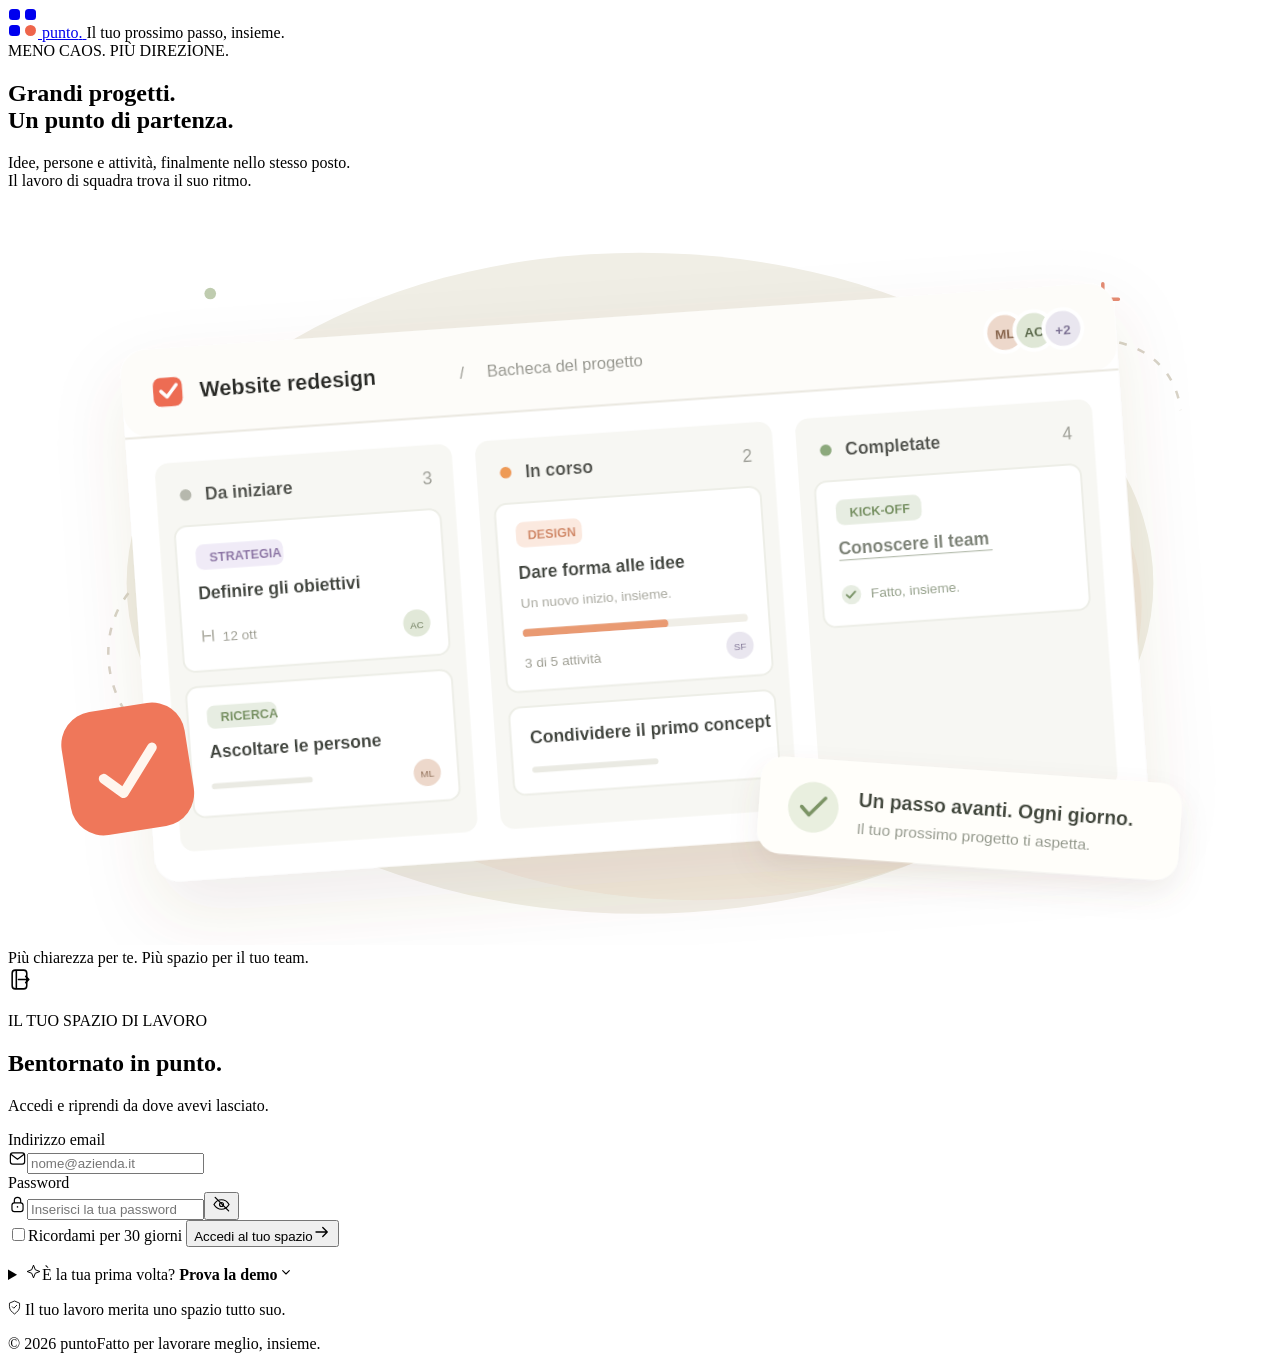
==== public/index.html @ 91f03acc "feat: avvia il gestionale C con commesse, ore e cluster MySQL HA Introduce la prima versione di punt" ====
<!doctype html>
<html lang="it">
  <head>
    <meta charset="utf-8">
    <meta name="viewport" content="width=device-width, initial-scale=1">
    <meta name="theme-color" content="#f7f6f2">
    <meta name="description" content="Accedi a punto, il tuo spazio per organizzare progetti e lavorare meglio insieme.">
    <title>Accedi · punto</title>
    <link rel="icon" href="/favicon.svg" type="image/svg+xml">
    <link rel="stylesheet" href="/styles.css">
    <script src="/login.js" defer></script>
  </head>
  <body>
    <div class="page-shell">
      <header class="site-header">
        <a class="brand" href="/" aria-label="punto, pagina di accesso">
          <svg class="brand-mark" width="30" height="30" viewBox="0 0 30 30" aria-hidden="true"><rect x="1" y="1" width="11" height="11" rx="3.5" fill="currentColor"/><rect x="17" y="1" width="11" height="11" rx="3.5" fill="currentColor"/><rect x="1" y="17" width="11" height="11" rx="3.5" fill="currentColor"/><circle cx="22.5" cy="22.5" r="5.5" fill="#ee654b"/></svg>
          <span>punto<span class="brand-period">.</span></span>
        </a>
        <span class="header-note"><span class="status-dot"></span> Il tuo prossimo passo, insieme.</span>
      </header>

      <main class="login-layout">
        <section class="story" aria-labelledby="story-title">
          <div class="eyebrow"><span></span> MENO CAOS. PIÙ DIREZIONE.</div>
          <h1 id="story-title">Grandi progetti.<br>Un punto di partenza.</h1>
          <p class="story-description">Idee, persone e attività, finalmente nello stesso posto.<br class="desktop-break"> Il lavoro di squadra trova il suo ritmo.</p>

          <div class="project-illustration" role="img" aria-label="Illustrazione di una bacheca di progetto con attività da iniziare, in corso e completate">
            <svg viewBox="0 0 650 380" xmlns="http://www.w3.org/2000/svg" aria-hidden="true">
              <defs>
                <filter id="board-shadow" x="-25%" y="-25%" width="150%" height="165%"><feDropShadow dx="0" dy="16" stdDeviation="18" flood-color="#6d4c39" flood-opacity=".10"/></filter>
                <filter id="note-shadow" x="-30%" y="-30%" width="170%" height="180%"><feDropShadow dx="0" dy="7" stdDeviation="7" flood-color="#775f48" flood-opacity=".10"/></filter>
              </defs>
              <ellipse cx="325" cy="194" rx="264" ry="170" fill="#f0eee5"/>
              <ellipse cx="354" cy="206" rx="229" ry="151" fill="#efe6da"/>
              <path d="M69 192C38 217 47 276 107 294M532 73c41-13 68 5 71 32" fill="none" stroke="#d8d3c7" stroke-width="1.3" stroke-dasharray="4 6"/>
              <path d="M563 40v16m-8-8h16M79 96v12m-6-6h12" stroke="#e48c73" stroke-width="1.8" stroke-linecap="round"/>
              <circle cx="571" cy="284" r="4" fill="#d9b387"/>
              <circle cx="104" cy="45" r="3" fill="#bfccaf"/>
              <g transform="translate(66 57) rotate(-4 251 136)" filter="url(#board-shadow)">
                <rect width="512" height="274" rx="13" fill="white"/>
                <rect width="512" height="45" rx="13" fill="#fdfcf9"/>
                <path d="M0 45H512" stroke="#eae8e0"/>
                <rect x="16" y="15" width="15" height="15" rx="4" fill="#ed6c53"/>
                <path d="m20 22 3 3 5-6" fill="none" stroke="white" stroke-width="1.7" stroke-linecap="round" stroke-linejoin="round"/>
                <text x="40" y="26" font-family="Arial,sans-serif" font-size="11" font-weight="700" fill="#292b28">Website redesign</text>
                <text x="174" y="26" font-family="Arial,sans-serif" font-size="8.5" fill="#95958d">/</text>
                <text x="188" y="26" font-family="Arial,sans-serif" font-size="8.5" fill="#95958d">Bacheca del progetto</text>
                <circle cx="455" cy="22" r="10" fill="#edd8cb" stroke="white" stroke-width="2"/>
                <text x="455" y="25" font-family="Arial,sans-serif" font-size="7" font-weight="700" fill="#89664d" text-anchor="middle">ML</text>
                <circle cx="470" cy="22" r="10" fill="#dfe7d6" stroke="white" stroke-width="2"/>
                <text x="470" y="25" font-family="Arial,sans-serif" font-size="7" font-weight="700" fill="#5b6a4b" text-anchor="middle">AC</text>
                <circle cx="485" cy="22" r="10" fill="#e9e6ef" stroke="white" stroke-width="2"/>
                <text x="485" y="25" font-family="Arial,sans-serif" font-size="7" font-weight="700" fill="#7d7194" text-anchor="middle">+2</text>
                <rect x="14" y="59" width="153" height="200" rx="7" fill="#f7f7f3"/>
                <rect x="179" y="59" width="153" height="200" rx="7" fill="#f7f7f3"/>
                <rect x="344" y="59" width="153" height="200" rx="7" fill="#f7f7f3"/>
                <circle cx="29" cy="76" r="3" fill="#b6b8ad"/>
                <text x="39" y="79" font-family="Arial,sans-serif" font-size="9" font-weight="700" fill="#51534d">Da iniziare</text>
                <text x="151" y="79" font-family="Arial,sans-serif" font-size="9" fill="#9c9d95">3</text>
                <circle cx="194" cy="76" r="3" fill="#ee9a55"/>
                <text x="204" y="79" font-family="Arial,sans-serif" font-size="9" font-weight="700" fill="#51534d">In corso</text>
                <text x="316" y="79" font-family="Arial,sans-serif" font-size="9" fill="#9c9d95">2</text>
                <circle cx="359" cy="76" r="3" fill="#8ca97c"/>
                <text x="369" y="79" font-family="Arial,sans-serif" font-size="9" font-weight="700" fill="#51534d">Completate</text>
                <text x="481" y="79" font-family="Arial,sans-serif" font-size="9" fill="#9c9d95">4</text>

                <rect x="22" y="92" width="137" height="75" rx="6" fill="white" stroke="#edeee7"/>
                <rect x="32" y="102" width="45" height="13" rx="4" fill="#f0ebf7"/>
                <text x="39" y="111" font-family="Arial,sans-serif" font-size="6.5" font-weight="700" fill="#8b73a4">STRATEGIA</text>
                <text x="32" y="130" font-family="Arial,sans-serif" font-size="9" font-weight="700" fill="#41443e">Definire gli obiettivi</text>
                <path d="M33 149h4m-4-3v6m5-6v6" stroke="#aaa99e" stroke-width=".8"/>
                <text x="43" y="152" font-family="Arial,sans-serif" font-size="7" fill="#9c9c90">12 ott</text>
                <circle cx="143" cy="150" r="7" fill="#e1e8d8"/>
                <text x="143" y="152.5" font-family="Arial,sans-serif" font-size="5" fill="#6b7a59" text-anchor="middle">AC</text>
                <rect x="22" y="175" width="137" height="67" rx="6" fill="white" stroke="#edeee7"/>
                <rect x="32" y="185" width="36" height="12" rx="4" fill="#e7ede2"/>
                <text x="39" y="193.5" font-family="Arial,sans-serif" font-size="6.5" font-weight="700" fill="#769060">RICERCA</text>
                <text x="32" y="212" font-family="Arial,sans-serif" font-size="9" font-weight="700" fill="#41443e">Ascoltare le persone</text>
                <rect x="32" y="225" width="52" height="3" rx="1.5" fill="#eaeae3"/>
                <circle cx="143" cy="227" r="7" fill="#edd8cb"/>
                <text x="143" y="229.5" font-family="Arial,sans-serif" font-size="5" fill="#89664d" text-anchor="middle">ML</text>

                <rect x="187" y="92" width="137" height="97" rx="6" fill="white" stroke="#edeee7"/>
                <rect x="197" y="102" width="34" height="13" rx="4" fill="#fbe9df"/>
                <text x="203" y="111" font-family="Arial,sans-serif" font-size="6.5" font-weight="700" fill="#d18a69">DESIGN</text>
                <text x="197" y="131" font-family="Arial,sans-serif" font-size="9" font-weight="700" fill="#41443e">Dare forma alle idee</text>
                <text x="197" y="146" font-family="Arial,sans-serif" font-size="7" fill="#a4a499">Un nuovo inizio, insieme.</text>
                <rect x="197" y="157" width="116" height="4" rx="2" fill="#f0eee7"/>
                <rect x="197" y="157" width="75" height="4" rx="2" fill="#e99a72"/>
                <text x="197" y="177" font-family="Arial,sans-serif" font-size="7" fill="#9c9c90">3 di 5 attività</text>
                <circle cx="308" cy="173" r="7" fill="#e9e6ef"/>
                <text x="308" y="175.5" font-family="Arial,sans-serif" font-size="5" fill="#7d7194" text-anchor="middle">SF</text>
                <rect x="187" y="197" width="137" height="45" rx="6" fill="white" stroke="#edeee7"/>
                <text x="197" y="216" font-family="Arial,sans-serif" font-size="9" font-weight="700" fill="#41443e">Condividere il primo concept</text>
                <rect x="197" y="228" width="65" height="3" rx="1.5" fill="#eaeae3"/>

                <rect x="352" y="92" width="137" height="75" rx="6" fill="white" stroke="#edeee7"/>
                <rect x="362" y="102" width="44" height="13" rx="4" fill="#e7ede2"/>
                <text x="369" y="111" font-family="Arial,sans-serif" font-size="6.5" font-weight="700" fill="#769060">KICK-OFF</text>
                <text x="362" y="130" font-family="Arial,sans-serif" font-size="9" font-weight="700" fill="#7a8074">Conoscere il team</text>
                <path d="M362 133h79" stroke="#b8bfb0" stroke-width=".6"/>
                <circle cx="367" cy="151" r="5" fill="#e7ede2"/>
                <path d="m364.5 151 1.5 1.5 3-3" fill="none" stroke="#7e976b" stroke-width="1" stroke-linecap="round" stroke-linejoin="round"/>
                <text x="377" y="153" font-family="Arial,sans-serif" font-size="7" fill="#8e9b82">Fatto, insieme.</text>
              </g>
              <g transform="translate(386 290) rotate(4 111 24)" filter="url(#note-shadow)">
                <rect width="217" height="50" rx="12" fill="#fffefa"/>
                <circle cx="28" cy="25" r="13" fill="#e9efdf"/>
                <path d="m22 25 4 4 8-9" fill="none" stroke="#7b9465" stroke-width="1.9" stroke-linecap="round" stroke-linejoin="round"/>
                <text x="51" y="23" font-family="Arial,sans-serif" font-size="10" font-weight="700" fill="#41463b">Un passo avanti. Ogni giorno.</text>
                <text x="51" y="37" font-family="Arial,sans-serif" font-size="8" fill="#92978a">Il tuo prossimo progetto ti aspetta.</text>
              </g>
              <g transform="translate(30 257) rotate(-9 35 35)">
                <rect width="64" height="64" rx="17" fill="#ef775a"/>
                <path d="M19 35 28 44 46 23" fill="none" stroke="#fff6ee" stroke-width="5" stroke-linecap="round" stroke-linejoin="round"/>
              </g>
            </svg>
          </div>
          <div class="story-caption"><span class="caption-line"></span> Più chiarezza per te. Più spazio per il tuo team.</div>
        </section>

        <section class="login-section" aria-labelledby="login-title">
          <div class="login-card">
            <div class="welcome-icon" aria-hidden="true"><svg width="25" height="25" viewBox="0 0 24 24" fill="none"><rect x="4" y="3" width="14" height="18" rx="3" stroke="currentColor" stroke-width="1.5"/><path d="M10 12h10m-3-3 3 3-3 3" stroke="currentColor" stroke-width="1.5" stroke-linecap="round" stroke-linejoin="round"/><path d="M8 3v18" stroke="currentColor" stroke-width="1.5"/></svg></div>
            <div class="form-heading"><p class="form-eyebrow">IL TUO SPAZIO DI LAVORO</p><h2 id="login-title">Bentornato in punto.</h2><p>Accedi e riprendi da dove avevi lasciato.</p></div>

            <form id="login-form" action="/api/login" method="post" novalidate>
              <div id="form-error" class="form-error" role="alert" hidden></div>
              <div class="form-field">
                <label for="email">Indirizzo email</label>
                <div class="input-wrap"><svg class="input-icon" width="19" height="19" viewBox="0 0 24 24" fill="none" aria-hidden="true"><rect x="3" y="5" width="18" height="14" rx="3" stroke="currentColor" stroke-width="1.5"/><path d="m4 7 8 6 8-6" stroke="currentColor" stroke-width="1.5" stroke-linecap="round" stroke-linejoin="round"/></svg><input id="email" name="email" type="email" autocomplete="username" inputmode="email" placeholder="nome@azienda.it" maxlength="254" required aria-describedby="email-error"></div>
                <p id="email-error" class="field-error" aria-live="polite" hidden></p>
              </div>
              <div class="form-field password-field">
                <label for="password">Password</label>
                <div class="input-wrap"><svg class="input-icon" width="19" height="19" viewBox="0 0 24 24" fill="none" aria-hidden="true"><rect x="5" y="10" width="14" height="11" rx="3" stroke="currentColor" stroke-width="1.5"/><path d="M8 10V7a4 4 0 0 1 8 0v3" stroke="currentColor" stroke-width="1.5"/><circle cx="12" cy="15" r="1" fill="currentColor"/></svg><input id="password" name="password" type="password" autocomplete="current-password" placeholder="Inserisci la tua password" maxlength="1024" required aria-describedby="password-error"><button class="password-toggle" type="button" id="password-toggle" aria-label="Mostra password" aria-pressed="false"><svg width="19" height="19" viewBox="0 0 24 24" fill="none" aria-hidden="true"><path d="M2.5 12s3.5-6 9.5-6 9.5 6 9.5 6-3.5 6-9.5 6S2.5 12 2.5 12Z" stroke="currentColor" stroke-width="1.5"/><circle cx="12" cy="12" r="2.5" stroke="currentColor" stroke-width="1.5"/><path class="eye-slash" d="M4 3 21 20" stroke="currentColor" stroke-width="1.6" stroke-linecap="round"/></svg></button></div>
                <p id="password-error" class="field-error" aria-live="polite" hidden></p>
              </div>
              <label class="checkbox-label" for="remember"><input id="remember" name="remember" type="checkbox"><span>Ricordami per 30 giorni</span></label>
              <button id="login-submit" class="primary-button" type="submit"><span class="button-label">Accedi al tuo spazio</span><svg class="button-arrow" width="18" height="18" viewBox="0 0 24 24" fill="none" aria-hidden="true"><path d="M4 12h15m-6-6 6 6-6 6" stroke="currentColor" stroke-width="1.8" stroke-linecap="round" stroke-linejoin="round"/></svg><span class="loading-spinner" aria-hidden="true"></span></button>
              <p id="login-status" class="sr-only" role="status" aria-live="polite"></p>
            </form>

            <details class="demo-section" id="demo-section">
              <summary><span class="demo-summary"><svg width="17" height="17" viewBox="0 0 24 24" fill="none" aria-hidden="true"><path d="m12 3 2.5 6.5L21 12l-6.5 2.5L12 21l-2.5-6.5L3 12l6.5-2.5L12 3Z" stroke="currentColor" stroke-width="1.4" stroke-linejoin="round"/></svg>È la tua prima volta? <strong>Prova la demo</strong></span><svg class="demo-chevron" width="16" height="16" viewBox="0 0 24 24" fill="none" aria-hidden="true"><path d="m7 10 5 5 5-5" stroke="currentColor" stroke-width="1.6" stroke-linecap="round" stroke-linejoin="round"/></svg></summary>
              <div class="demo-content"><p>Scopri il tuo nuovo spazio con l’account dimostrativo.</p><button class="demo-button" id="demo-fill" type="button">Usa l’account demo <span aria-hidden="true">↗</span></button><p class="demo-credentials">demo@punto.local <span>·</span> Punto2026!</p></div>
            </details>
            <p class="login-footnote"><svg width="13" height="15" viewBox="0 0 18 20" fill="none" aria-hidden="true"><path d="m9 1 7 3v5c0 4-3 7-7 10-4-3-7-6-7-10V4l7-3Z" stroke="currentColor" stroke-width="1.2"/><path d="m6 9 2 2 4-4" stroke="currentColor" stroke-width="1.2" stroke-linecap="round" stroke-linejoin="round"/></svg> Il tuo lavoro merita uno spazio tutto suo.</p>
          </div>
        </section>
      </main>
      <footer class="site-footer"><span>© <span id="current-year">2026</span> punto</span><span>Fatto per lavorare meglio, insieme.<span class="footer-dot"></span></span></footer>
    </div>
  </body>
</html>
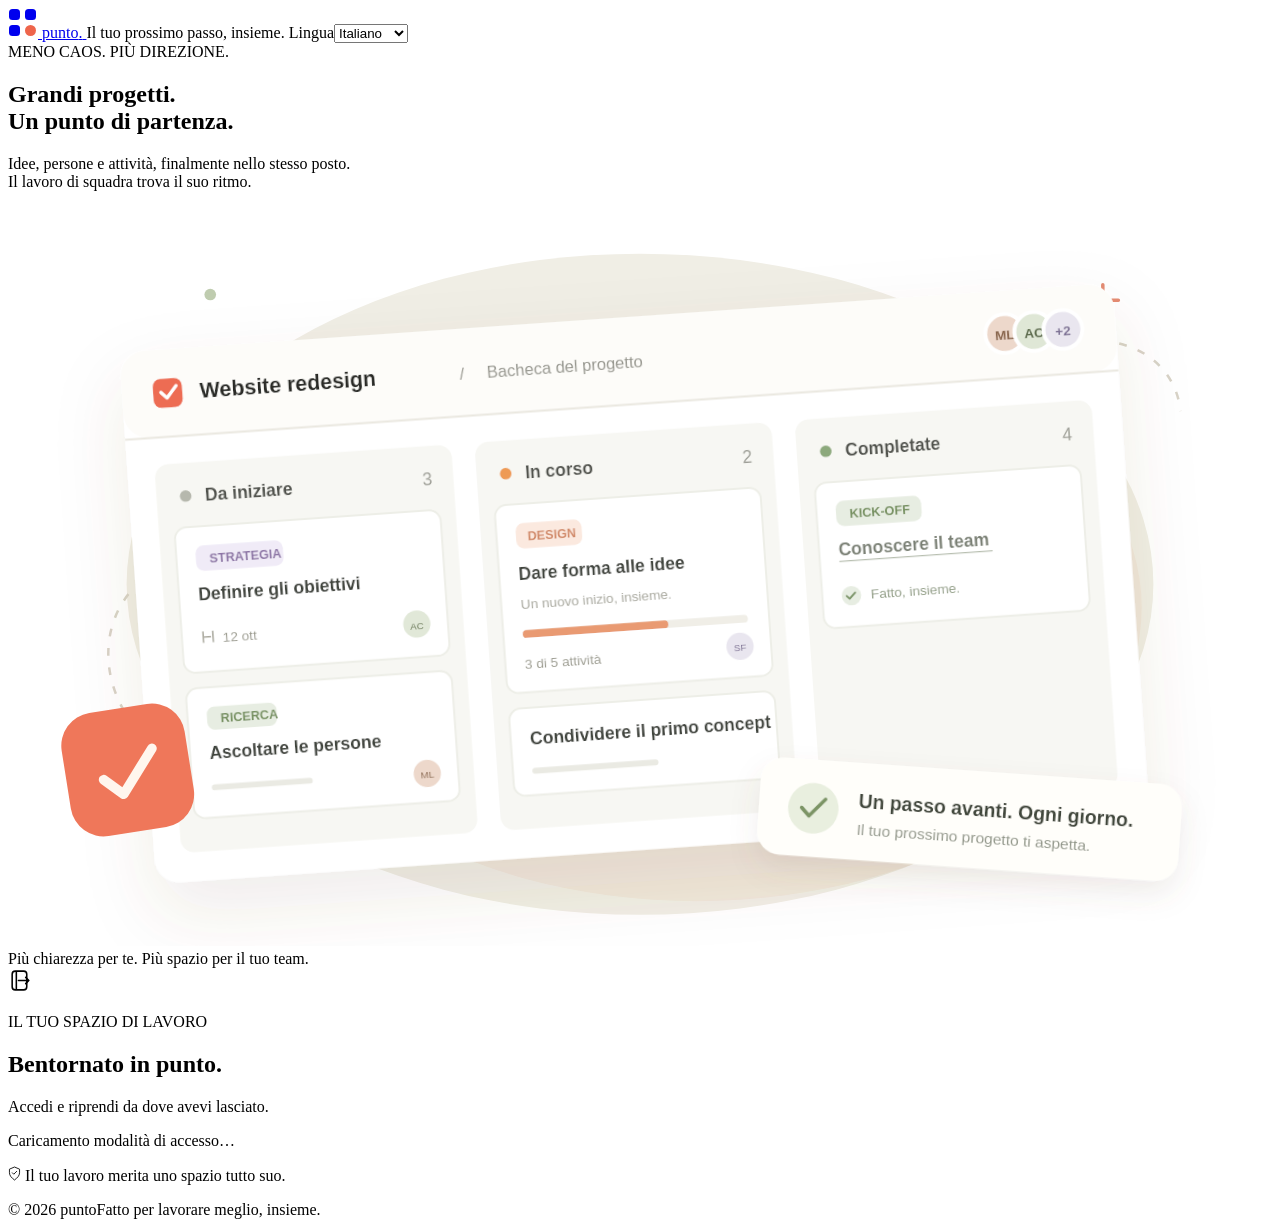
==== commit 7f766ca2: "feat: integra Keycloak, inventario operativo e Ticket multilingua Punto e Ticket condividono l'auten" ====
--- a/public/index.html
+++ b/public/index.html
@@ -4,29 +4,32 @@
     <meta charset="utf-8">
     <meta name="viewport" content="width=device-width, initial-scale=1">
     <meta name="theme-color" content="#f7f6f2">
-    <meta name="description" content="Accedi a punto, il tuo spazio per organizzare progetti e lavorare meglio insieme.">
-    <title>Accedi · punto</title>
+    <meta name="description" content="Accedi a punto, il tuo spazio per organizzare progetti e lavorare meglio insieme." data-i18n-attrs="content">
+    <title data-i18n>Accedi · punto</title>
     <link rel="icon" href="/favicon.svg" type="image/svg+xml">
     <link rel="stylesheet" href="/styles.css">
+    <link rel="stylesheet" href="/i18n.css">
+    <script src="/i18n.js" defer></script>
     <script src="/login.js" defer></script>
   </head>
   <body>
     <div class="page-shell">
       <header class="site-header">
-        <a class="brand" href="/" aria-label="punto, pagina di accesso">
+        <a class="brand" href="/" aria-label="punto, pagina di accesso" data-i18n-attrs="aria-label">
           <svg class="brand-mark" width="30" height="30" viewBox="0 0 30 30" aria-hidden="true"><rect x="1" y="1" width="11" height="11" rx="3.5" fill="currentColor"/><rect x="17" y="1" width="11" height="11" rx="3.5" fill="currentColor"/><rect x="1" y="17" width="11" height="11" rx="3.5" fill="currentColor"/><circle cx="22.5" cy="22.5" r="5.5" fill="#ee654b"/></svg>
           <span>punto<span class="brand-period">.</span></span>
         </a>
-        <span class="header-note"><span class="status-dot"></span> Il tuo prossimo passo, insieme.</span>
+        <span class="header-note" data-i18n><span class="status-dot"></span> Il tuo prossimo passo, insieme.</span>
+        <label class="language-control" for="language-select"><span id="language-label" data-i18n>Lingua</span><select id="language-select" name="language" aria-label="Lingua" data-i18n-attrs="aria-label"><option value="it" data-i18n>Italiano</option><option value="en" data-i18n>English</option><option value="zh">简体中文</option><option value="es" data-i18n>Español</option><option value="fr" data-i18n>Français</option><option value="de" data-i18n>Deutsch</option></select></label>
       </header>
 
       <main class="login-layout">
         <section class="story" aria-labelledby="story-title">
-          <div class="eyebrow"><span></span> MENO CAOS. PIÙ DIREZIONE.</div>
-          <h1 id="story-title">Grandi progetti.<br>Un punto di partenza.</h1>
-          <p class="story-description">Idee, persone e attività, finalmente nello stesso posto.<br class="desktop-break"> Il lavoro di squadra trova il suo ritmo.</p>
+          <div class="eyebrow" data-i18n><span></span> MENO CAOS. PIÙ DIREZIONE.</div>
+          <h1 id="story-title" data-i18n>Grandi progetti.<br>Un punto di partenza.</h1>
+          <p class="story-description" data-i18n>Idee, persone e attività, finalmente nello stesso posto.<br class="desktop-break"> Il lavoro di squadra trova il suo ritmo.</p>
 
-          <div class="project-illustration" role="img" aria-label="Illustrazione di una bacheca di progetto con attività da iniziare, in corso e completate">
+          <div class="project-illustration" role="img" aria-label="Illustrazione di una bacheca di progetto con attività da iniziare, in corso e completate" data-i18n-attrs="aria-label">
             <svg viewBox="0 0 650 380" xmlns="http://www.w3.org/2000/svg" aria-hidden="true">
               <defs>
                 <filter id="board-shadow" x="-25%" y="-25%" width="150%" height="165%"><feDropShadow dx="0" dy="16" stdDeviation="18" flood-color="#6d4c39" flood-opacity=".10"/></filter>
@@ -44,9 +47,9 @@
                 <path d="M0 45H512" stroke="#eae8e0"/>
                 <rect x="16" y="15" width="15" height="15" rx="4" fill="#ed6c53"/>
                 <path d="m20 22 3 3 5-6" fill="none" stroke="white" stroke-width="1.7" stroke-linecap="round" stroke-linejoin="round"/>
-                <text x="40" y="26" font-family="Arial,sans-serif" font-size="11" font-weight="700" fill="#292b28">Website redesign</text>
+                <text x="40" y="26" font-family="Arial,sans-serif" font-size="11" font-weight="700" fill="#292b28" data-i18n>Website redesign</text>
                 <text x="174" y="26" font-family="Arial,sans-serif" font-size="8.5" fill="#95958d">/</text>
-                <text x="188" y="26" font-family="Arial,sans-serif" font-size="8.5" fill="#95958d">Bacheca del progetto</text>
+                <text x="188" y="26" font-family="Arial,sans-serif" font-size="8.5" fill="#95958d" data-i18n>Bacheca del progetto</text>
                 <circle cx="455" cy="22" r="10" fill="#edd8cb" stroke="white" stroke-width="2"/>
                 <text x="455" y="25" font-family="Arial,sans-serif" font-size="7" font-weight="700" fill="#89664d" text-anchor="middle">ML</text>
                 <circle cx="470" cy="22" r="10" fill="#dfe7d6" stroke="white" stroke-width="2"/>
@@ -57,27 +60,27 @@
                 <rect x="179" y="59" width="153" height="200" rx="7" fill="#f7f7f3"/>
                 <rect x="344" y="59" width="153" height="200" rx="7" fill="#f7f7f3"/>
                 <circle cx="29" cy="76" r="3" fill="#b6b8ad"/>
-                <text x="39" y="79" font-family="Arial,sans-serif" font-size="9" font-weight="700" fill="#51534d">Da iniziare</text>
+                <text x="39" y="79" font-family="Arial,sans-serif" font-size="9" font-weight="700" fill="#51534d" data-i18n>Da iniziare</text>
                 <text x="151" y="79" font-family="Arial,sans-serif" font-size="9" fill="#9c9d95">3</text>
                 <circle cx="194" cy="76" r="3" fill="#ee9a55"/>
-                <text x="204" y="79" font-family="Arial,sans-serif" font-size="9" font-weight="700" fill="#51534d">In corso</text>
+                <text x="204" y="79" font-family="Arial,sans-serif" font-size="9" font-weight="700" fill="#51534d" data-i18n>In corso</text>
                 <text x="316" y="79" font-family="Arial,sans-serif" font-size="9" fill="#9c9d95">2</text>
                 <circle cx="359" cy="76" r="3" fill="#8ca97c"/>
-                <text x="369" y="79" font-family="Arial,sans-serif" font-size="9" font-weight="700" fill="#51534d">Completate</text>
+                <text x="369" y="79" font-family="Arial,sans-serif" font-size="9" font-weight="700" fill="#51534d" data-i18n>Completate</text>
                 <text x="481" y="79" font-family="Arial,sans-serif" font-size="9" fill="#9c9d95">4</text>
 
                 <rect x="22" y="92" width="137" height="75" rx="6" fill="white" stroke="#edeee7"/>
                 <rect x="32" y="102" width="45" height="13" rx="4" fill="#f0ebf7"/>
                 <text x="39" y="111" font-family="Arial,sans-serif" font-size="6.5" font-weight="700" fill="#8b73a4">STRATEGIA</text>
-                <text x="32" y="130" font-family="Arial,sans-serif" font-size="9" font-weight="700" fill="#41443e">Definire gli obiettivi</text>
+                <text x="32" y="130" font-family="Arial,sans-serif" font-size="9" font-weight="700" fill="#41443e" data-i18n>Definire gli obiettivi</text>
                 <path d="M33 149h4m-4-3v6m5-6v6" stroke="#aaa99e" stroke-width=".8"/>
-                <text x="43" y="152" font-family="Arial,sans-serif" font-size="7" fill="#9c9c90">12 ott</text>
+                <text x="43" y="152" font-family="Arial,sans-serif" font-size="7" fill="#9c9c90" data-i18n>12 ott</text>
                 <circle cx="143" cy="150" r="7" fill="#e1e8d8"/>
                 <text x="143" y="152.5" font-family="Arial,sans-serif" font-size="5" fill="#6b7a59" text-anchor="middle">AC</text>
                 <rect x="22" y="175" width="137" height="67" rx="6" fill="white" stroke="#edeee7"/>
                 <rect x="32" y="185" width="36" height="12" rx="4" fill="#e7ede2"/>
                 <text x="39" y="193.5" font-family="Arial,sans-serif" font-size="6.5" font-weight="700" fill="#769060">RICERCA</text>
-                <text x="32" y="212" font-family="Arial,sans-serif" font-size="9" font-weight="700" fill="#41443e">Ascoltare le persone</text>
+                <text x="32" y="212" font-family="Arial,sans-serif" font-size="9" font-weight="700" fill="#41443e" data-i18n>Ascoltare le persone</text>
                 <rect x="32" y="225" width="52" height="3" rx="1.5" fill="#eaeae3"/>
                 <circle cx="143" cy="227" r="7" fill="#edd8cb"/>
                 <text x="143" y="229.5" font-family="Arial,sans-serif" font-size="5" fill="#89664d" text-anchor="middle">ML</text>
@@ -85,32 +88,32 @@
                 <rect x="187" y="92" width="137" height="97" rx="6" fill="white" stroke="#edeee7"/>
                 <rect x="197" y="102" width="34" height="13" rx="4" fill="#fbe9df"/>
                 <text x="203" y="111" font-family="Arial,sans-serif" font-size="6.5" font-weight="700" fill="#d18a69">DESIGN</text>
-                <text x="197" y="131" font-family="Arial,sans-serif" font-size="9" font-weight="700" fill="#41443e">Dare forma alle idee</text>
-                <text x="197" y="146" font-family="Arial,sans-serif" font-size="7" fill="#a4a499">Un nuovo inizio, insieme.</text>
+                <text x="197" y="131" font-family="Arial,sans-serif" font-size="9" font-weight="700" fill="#41443e" data-i18n>Dare forma alle idee</text>
+                <text x="197" y="146" font-family="Arial,sans-serif" font-size="7" fill="#a4a499" data-i18n>Un nuovo inizio, insieme.</text>
                 <rect x="197" y="157" width="116" height="4" rx="2" fill="#f0eee7"/>
                 <rect x="197" y="157" width="75" height="4" rx="2" fill="#e99a72"/>
-                <text x="197" y="177" font-family="Arial,sans-serif" font-size="7" fill="#9c9c90">3 di 5 attività</text>
+                <text x="197" y="177" font-family="Arial,sans-serif" font-size="7" fill="#9c9c90" data-i18n>3 di 5 attività</text>
                 <circle cx="308" cy="173" r="7" fill="#e9e6ef"/>
                 <text x="308" y="175.5" font-family="Arial,sans-serif" font-size="5" fill="#7d7194" text-anchor="middle">SF</text>
                 <rect x="187" y="197" width="137" height="45" rx="6" fill="white" stroke="#edeee7"/>
-                <text x="197" y="216" font-family="Arial,sans-serif" font-size="9" font-weight="700" fill="#41443e">Condividere il primo concept</text>
+                <text x="197" y="216" font-family="Arial,sans-serif" font-size="9" font-weight="700" fill="#41443e" data-i18n>Condividere il primo concept</text>
                 <rect x="197" y="228" width="65" height="3" rx="1.5" fill="#eaeae3"/>
 
                 <rect x="352" y="92" width="137" height="75" rx="6" fill="white" stroke="#edeee7"/>
                 <rect x="362" y="102" width="44" height="13" rx="4" fill="#e7ede2"/>
                 <text x="369" y="111" font-family="Arial,sans-serif" font-size="6.5" font-weight="700" fill="#769060">KICK-OFF</text>
-                <text x="362" y="130" font-family="Arial,sans-serif" font-size="9" font-weight="700" fill="#7a8074">Conoscere il team</text>
+                <text x="362" y="130" font-family="Arial,sans-serif" font-size="9" font-weight="700" fill="#7a8074" data-i18n>Conoscere il team</text>
                 <path d="M362 133h79" stroke="#b8bfb0" stroke-width=".6"/>
                 <circle cx="367" cy="151" r="5" fill="#e7ede2"/>
                 <path d="m364.5 151 1.5 1.5 3-3" fill="none" stroke="#7e976b" stroke-width="1" stroke-linecap="round" stroke-linejoin="round"/>
-                <text x="377" y="153" font-family="Arial,sans-serif" font-size="7" fill="#8e9b82">Fatto, insieme.</text>
+                <text x="377" y="153" font-family="Arial,sans-serif" font-size="7" fill="#8e9b82" data-i18n>Fatto, insieme.</text>
               </g>
               <g transform="translate(386 290) rotate(4 111 24)" filter="url(#note-shadow)">
                 <rect width="217" height="50" rx="12" fill="#fffefa"/>
                 <circle cx="28" cy="25" r="13" fill="#e9efdf"/>
                 <path d="m22 25 4 4 8-9" fill="none" stroke="#7b9465" stroke-width="1.9" stroke-linecap="round" stroke-linejoin="round"/>
-                <text x="51" y="23" font-family="Arial,sans-serif" font-size="10" font-weight="700" fill="#41463b">Un passo avanti. Ogni giorno.</text>
-                <text x="51" y="37" font-family="Arial,sans-serif" font-size="8" fill="#92978a">Il tuo prossimo progetto ti aspetta.</text>
+                <text x="51" y="23" font-family="Arial,sans-serif" font-size="10" font-weight="700" fill="#41463b" data-i18n>Un passo avanti. Ogni giorno.</text>
+                <text x="51" y="37" font-family="Arial,sans-serif" font-size="8" fill="#92978a" data-i18n>Il tuo prossimo progetto ti aspetta.</text>
               </g>
               <g transform="translate(30 257) rotate(-9 35 35)">
                 <rect width="64" height="64" rx="17" fill="#ef775a"/>
@@ -118,40 +121,46 @@
               </g>
             </svg>
           </div>
-          <div class="story-caption"><span class="caption-line"></span> Più chiarezza per te. Più spazio per il tuo team.</div>
+          <div class="story-caption" data-i18n><span class="caption-line"></span> Più chiarezza per te. Più spazio per il tuo team.</div>
         </section>
 
         <section class="login-section" aria-labelledby="login-title">
           <div class="login-card">
             <div class="welcome-icon" aria-hidden="true"><svg width="25" height="25" viewBox="0 0 24 24" fill="none"><rect x="4" y="3" width="14" height="18" rx="3" stroke="currentColor" stroke-width="1.5"/><path d="M10 12h10m-3-3 3 3-3 3" stroke="currentColor" stroke-width="1.5" stroke-linecap="round" stroke-linejoin="round"/><path d="M8 3v18" stroke="currentColor" stroke-width="1.5"/></svg></div>
-            <div class="form-heading"><p class="form-eyebrow">IL TUO SPAZIO DI LAVORO</p><h2 id="login-title">Bentornato in punto.</h2><p>Accedi e riprendi da dove avevi lasciato.</p></div>
+            <div class="form-heading"><p class="form-eyebrow" data-i18n>IL TUO SPAZIO DI LAVORO</p><h2 id="login-title" data-i18n>Bentornato in punto.</h2><p data-i18n>Accedi e riprendi da dove avevi lasciato.</p></div>
 
-            <form id="login-form" action="/api/login" method="post" novalidate>
+            <div id="sso-signin" class="sso-signin" hidden>
+              <a class="primary-button" href="/auth/login" data-i18n>Accedi con l’account aziendale</a>
+              <p data-i18n>Usa lo stesso account per Punto e le altre app collegate.</p>
+            </div>
+            <p id="auth-status" role="status" aria-live="polite" data-i18n>Caricamento modalità di accesso…</p>
+            <p id="managed-access-note" hidden data-i18n>Usa l’account aziendale. L’accesso locale è riservato all’amministratore di emergenza.</p>
+            <form id="login-form" action="/api/login" method="post" novalidate hidden>
               <div id="form-error" class="form-error" role="alert" hidden></div>
               <div class="form-field">
-                <label for="email">Indirizzo email</label>
+                <label for="email" data-i18n>Indirizzo email</label>
                 <div class="input-wrap"><svg class="input-icon" width="19" height="19" viewBox="0 0 24 24" fill="none" aria-hidden="true"><rect x="3" y="5" width="18" height="14" rx="3" stroke="currentColor" stroke-width="1.5"/><path d="m4 7 8 6 8-6" stroke="currentColor" stroke-width="1.5" stroke-linecap="round" stroke-linejoin="round"/></svg><input id="email" name="email" type="email" autocomplete="username" inputmode="email" placeholder="nome@azienda.it" maxlength="254" required aria-describedby="email-error"></div>
                 <p id="email-error" class="field-error" aria-live="polite" hidden></p>
               </div>
               <div class="form-field password-field">
-                <label for="password">Password</label>
-                <div class="input-wrap"><svg class="input-icon" width="19" height="19" viewBox="0 0 24 24" fill="none" aria-hidden="true"><rect x="5" y="10" width="14" height="11" rx="3" stroke="currentColor" stroke-width="1.5"/><path d="M8 10V7a4 4 0 0 1 8 0v3" stroke="currentColor" stroke-width="1.5"/><circle cx="12" cy="15" r="1" fill="currentColor"/></svg><input id="password" name="password" type="password" autocomplete="current-password" placeholder="Inserisci la tua password" maxlength="1024" required aria-describedby="password-error"><button class="password-toggle" type="button" id="password-toggle" aria-label="Mostra password" aria-pressed="false"><svg width="19" height="19" viewBox="0 0 24 24" fill="none" aria-hidden="true"><path d="M2.5 12s3.5-6 9.5-6 9.5 6 9.5 6-3.5 6-9.5 6S2.5 12 2.5 12Z" stroke="currentColor" stroke-width="1.5"/><circle cx="12" cy="12" r="2.5" stroke="currentColor" stroke-width="1.5"/><path class="eye-slash" d="M4 3 21 20" stroke="currentColor" stroke-width="1.6" stroke-linecap="round"/></svg></button></div>
+                <label for="password" data-i18n>Password</label>
+                <div class="input-wrap"><svg class="input-icon" width="19" height="19" viewBox="0 0 24 24" fill="none" aria-hidden="true"><rect x="5" y="10" width="14" height="11" rx="3" stroke="currentColor" stroke-width="1.5"/><path d="M8 10V7a4 4 0 0 1 8 0v3" stroke="currentColor" stroke-width="1.5"/><circle cx="12" cy="15" r="1" fill="currentColor"/></svg><input id="password" name="password" type="password" autocomplete="current-password" placeholder="Inserisci la tua password" maxlength="1024" required aria-describedby="password-error" data-i18n-attrs="placeholder"><button class="password-toggle" type="button" id="password-toggle" aria-label="Mostra password" aria-pressed="false" data-i18n-attrs="aria-label"><svg width="19" height="19" viewBox="0 0 24 24" fill="none" aria-hidden="true"><path d="M2.5 12s3.5-6 9.5-6 9.5 6 9.5 6-3.5 6-9.5 6S2.5 12 2.5 12Z" stroke="currentColor" stroke-width="1.5"/><circle cx="12" cy="12" r="2.5" stroke="currentColor" stroke-width="1.5"/><path class="eye-slash" d="M4 3 21 20" stroke="currentColor" stroke-width="1.6" stroke-linecap="round"/></svg></button></div>
                 <p id="password-error" class="field-error" aria-live="polite" hidden></p>
               </div>
-              <label class="checkbox-label" for="remember"><input id="remember" name="remember" type="checkbox"><span>Ricordami per 30 giorni</span></label>
-              <button id="login-submit" class="primary-button" type="submit"><span class="button-label">Accedi al tuo spazio</span><svg class="button-arrow" width="18" height="18" viewBox="0 0 24 24" fill="none" aria-hidden="true"><path d="M4 12h15m-6-6 6 6-6 6" stroke="currentColor" stroke-width="1.8" stroke-linecap="round" stroke-linejoin="round"/></svg><span class="loading-spinner" aria-hidden="true"></span></button>
+              <label class="checkbox-label" for="remember"><input id="remember" name="remember" type="checkbox"><span data-i18n>Ricordami per 30 giorni</span></label>
+              <button id="login-submit" class="primary-button" type="submit"><span class="button-label" data-i18n>Accedi al tuo spazio</span><svg class="button-arrow" width="18" height="18" viewBox="0 0 24 24" fill="none" aria-hidden="true"><path d="M4 12h15m-6-6 6 6-6 6" stroke="currentColor" stroke-width="1.8" stroke-linecap="round" stroke-linejoin="round"/></svg><span class="loading-spinner" aria-hidden="true"></span></button>
               <p id="login-status" class="sr-only" role="status" aria-live="polite"></p>
             </form>
 
-            <details class="demo-section" id="demo-section">
-              <summary><span class="demo-summary"><svg width="17" height="17" viewBox="0 0 24 24" fill="none" aria-hidden="true"><path d="m12 3 2.5 6.5L21 12l-6.5 2.5L12 21l-2.5-6.5L3 12l6.5-2.5L12 3Z" stroke="currentColor" stroke-width="1.4" stroke-linejoin="round"/></svg>È la tua prima volta? <strong>Prova la demo</strong></span><svg class="demo-chevron" width="16" height="16" viewBox="0 0 24 24" fill="none" aria-hidden="true"><path d="m7 10 5 5 5-5" stroke="currentColor" stroke-width="1.6" stroke-linecap="round" stroke-linejoin="round"/></svg></summary>
-              <div class="demo-content"><p>Scopri il tuo nuovo spazio con l’account dimostrativo.</p><button class="demo-button" id="demo-fill" type="button">Usa l’account demo <span aria-hidden="true">↗</span></button><p class="demo-credentials">demo@punto.local <span>·</span> Punto2026!</p></div>
+            <details class="demo-section" id="demo-section" hidden>
+              <summary><span class="demo-summary" data-i18n><svg width="17" height="17" viewBox="0 0 24 24" fill="none" aria-hidden="true"><path d="m12 3 2.5 6.5L21 12l-6.5 2.5L12 21l-2.5-6.5L3 12l6.5-2.5L12 3Z" stroke="currentColor" stroke-width="1.4" stroke-linejoin="round"/></svg>È la tua prima volta? <strong data-i18n>Prova la demo</strong></span><svg class="demo-chevron" width="16" height="16" viewBox="0 0 24 24" fill="none" aria-hidden="true"><path d="m7 10 5 5 5-5" stroke="currentColor" stroke-width="1.6" stroke-linecap="round" stroke-linejoin="round"/></svg></summary>
+              <div class="demo-content"><p data-i18n>Scopri il tuo nuovo spazio con l’account dimostrativo.</p><button class="demo-button" id="demo-fill" type="button" data-i18n>Usa l’account demo <span aria-hidden="true">↗</span></button><p class="demo-credentials" data-i18n>demo@punto.local <span>·</span> Punto2026!</p></div>
             </details>
-            <p class="login-footnote"><svg width="13" height="15" viewBox="0 0 18 20" fill="none" aria-hidden="true"><path d="m9 1 7 3v5c0 4-3 7-7 10-4-3-7-6-7-10V4l7-3Z" stroke="currentColor" stroke-width="1.2"/><path d="m6 9 2 2 4-4" stroke="currentColor" stroke-width="1.2" stroke-linecap="round" stroke-linejoin="round"/></svg> Il tuo lavoro merita uno spazio tutto suo.</p>
+            <p class="login-footnote" data-i18n><svg width="13" height="15" viewBox="0 0 18 20" fill="none" aria-hidden="true"><path d="m9 1 7 3v5c0 4-3 7-7 10-4-3-7-6-7-10V4l7-3Z" stroke="currentColor" stroke-width="1.2"/><path d="m6 9 2 2 4-4" stroke="currentColor" stroke-width="1.2" stroke-linecap="round" stroke-linejoin="round"/></svg> Il tuo lavoro merita uno spazio tutto suo.</p>
           </div>
         </section>
       </main>
-      <footer class="site-footer"><span>© <span id="current-year">2026</span> punto</span><span>Fatto per lavorare meglio, insieme.<span class="footer-dot"></span></span></footer>
+      <footer class="site-footer"><span>© <span id="current-year">2026</span> punto</span><span data-i18n>Fatto per lavorare meglio, insieme.<span class="footer-dot"></span></span></footer>
     </div>
   </body>
 </html>
